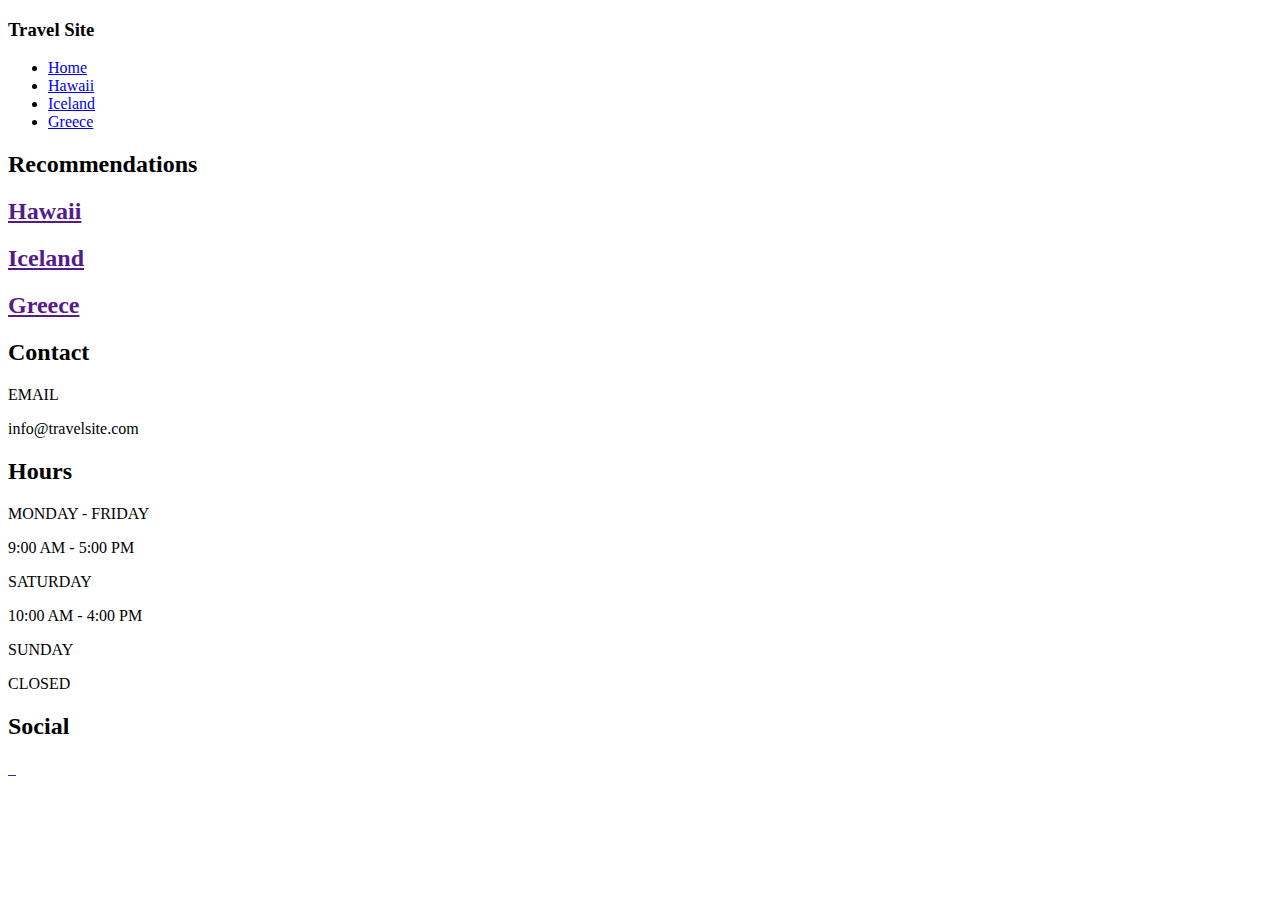
==== index.html @ 5d131602 "created html structure all destination pages" ====
<!DOCTYPE html>
<html lang="en">
<head>
    <meta charset="UTF-8">
    <meta http-equiv="X-UA-Compatible" content="IE=edge">
    <meta name="viewport" content="width=device-width, initial-scale=1.0">
    <title>Plan Your Dream Vacation Today! - Travel Site</title>
    <link rel="stylesheet" type="text/css" href="./css/global.css">
    <link rel="stylesheet" type="text/css" href="./css/main.css">
</head>
<body>
    <nav class="nav">
        <h3 class="nav__title">Travel Site</h3>
        <ul>
            <li class=".nav__list-item">
                <a href="./" class=".nav__list-item--active">Home</a>
            </li>
            <li class=".nav__list-item">
                <a href="./pages/hawaii.html" class=".nav__list-item">Hawaii</a>
            </li>
            <li class=".nav__list-item">
                <a href="./pages/iceland.html" class=".nav__list-item">Iceland</a>
            </li>
            <li class=".nav__list-item">
                <a href="./pages/greece.html" class=".nav__list-item">Greece</a>
            </li>
        </ul>
    </nav>

    <section>
        <h2>
            Recommendations
        </h2>
        <div>
            <a href="" class="">
                <h2>Hawaii</h2>
            </a>
            <a href="" class="">
                <h2>Iceland</h2>
            </a>
            <a href="" class="">
                <h2>Greece</h2>
            </a>
        </div>
    </section>

    <footer>
        <div>
            <h2>
                Contact
            </h2>
            <p>
                EMAIL
            </p>
            <a>
                info@travelsite.com
            </a>
        </div>  

        <div>
            <h2>
                Hours
            </h2>
            <p>
                MONDAY - FRIDAY
            </p>
            <p>
                9:00 AM - 5:00 PM
            </p>
            <p>
                SATURDAY
            </p>
            <p>
                10:00 AM - 4:00 PM
            </p>
            <p>
                SUNDAY
            </p>
            <p>
                CLOSED
            </p>
        </div>  

        <div>
            <h2>
                Social
            </h2>
            <a href="" class="">
                <img src="" class="" alt="">
            </a>
            <a href="" class="">
                <img src="" class="" alt="">
            </a>
            <a href="" class="">
                <img src="" class="" alt="">
            </a>
        </div>  

    </footer>
</body>
</html>
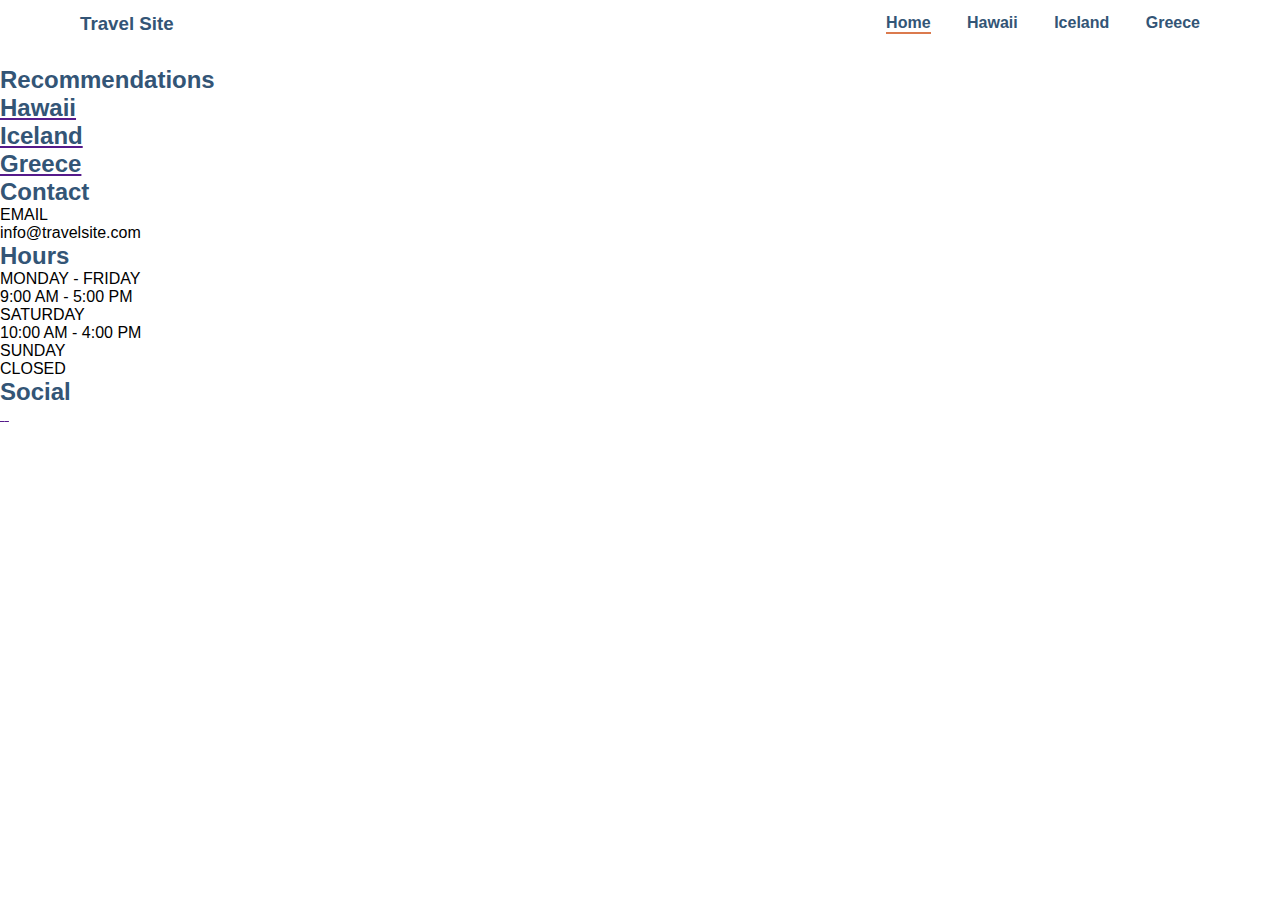
==== commit 6b58a9d7: "completed nav skelton site wide" ====
--- a/index.html
+++ b/index.html
@@ -10,22 +10,33 @@
 </head>
 <body>
     <nav class="nav">
-        <h3 class="nav__title">Travel Site</h3>
-        <ul>
-            <li class=".nav__list-item">
-                <a href="./" class=".nav__list-item--active">Home</a>
-            </li>
-            <li class=".nav__list-item">
-                <a href="./pages/hawaii.html" class=".nav__list-item">Hawaii</a>
-            </li>
-            <li class=".nav__list-item">
-                <a href="./pages/iceland.html" class=".nav__list-item">Iceland</a>
-            </li>
-            <li class=".nav__list-item">
-                <a href="./pages/greece.html" class=".nav__list-item">Greece</a>
-            </li>
+        <a href="./">
+            <h3 class="nav__title">Travel Site</h3>
+        </a>
+        <ul class="nav__list">
+            <a href="./">
+                <li class="nav__list-item--active">
+                    Home
+                </li>
+            </a>
+            <a href="/pages/hawaii.html">
+                <li>
+                    Hawaii
+                </li>
+            </a>
+            <a href="/pages/iceland.html">
+                <li>
+                    Iceland
+                </li>
+            </a>
+            <a href="/pages/greece.html">
+                <li>
+                    Greece
+                </li>                    
+            </a>
         </ul>
     </nav>
+<br class="nav__spacer">
 
     <section>
         <h2>
--- a/css/global.css
+++ b/css/global.css
@@ -0,0 +1,70 @@
+/* global setting  */
+
+* {
+    margin: 0;
+    padding: 0;
+}
+
+body {
+    font-family: Verdana, Geneva, Tahoma, sans-serif;
+}
+
+h1,
+h2,
+.nav a,
+.nav a:visited,
+.nav__title {
+    color: #335576
+}
+
+h2 {
+}
+
+p {  
+}
+
+/* nav bar */
+
+.nav {
+    /* position: fixed; */
+    display: flex;
+    justify-content: space-between;
+    align-items: center;
+    width: 100%;
+    height: 3rem;
+    background-color: #ffffff;
+}
+
+.nav a {
+    text-decoration: none;
+}
+
+.nav__title {
+    padding-left: 5rem;
+}
+
+.nav__list {
+    list-style-type: none;
+    padding-right: 4rem;
+}
+
+.nav__list li {
+    display: inline-block;
+    font-weight: 700;
+    margin: 0 1rem;
+}
+
+.nav__list-item--active {
+    border-bottom: 2px solid #DB7A4E ;
+}
+
+.nav__list a:hover {
+    color: #DB7A4E;
+}
+
+.nav__spacer {
+    display: block;
+    position: relative;
+    width: 100%;
+    height: 3rem;
+}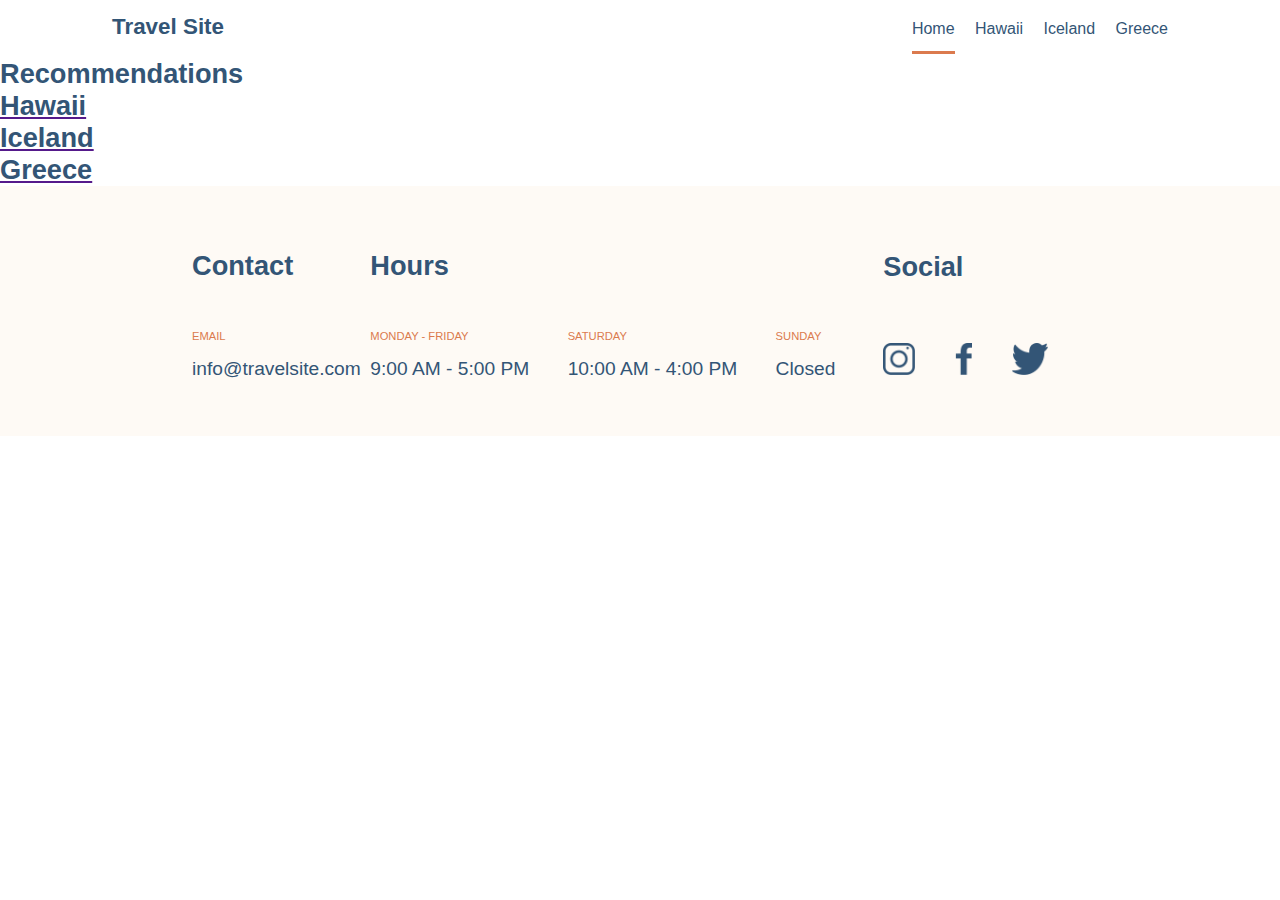
==== commit 24c983a5: "completed footer skeleton site wide" ====
--- a/index.html
+++ b/index.html
@@ -10,11 +10,11 @@
 </head>
 <body>
     <nav class="nav">
-        <a href="./">
+        <a href="/">
             <h3 class="nav__title">Travel Site</h3>
         </a>
         <ul class="nav__list">
-            <a href="./">
+            <a href="/">
                 <li class="nav__list-item--active">
                     Home
                 </li>
@@ -55,56 +55,69 @@
         </div>
     </section>
 
-    <footer>
-        <div>
+    <footer class="footer">
+        <div class="footer-container">
             <h2>
                 Contact
             </h2>
-            <p>
-                EMAIL
-            </p>
-            <a>
-                info@travelsite.com
-            </a>
+            <div>
+                <p class="footer-container__header">
+                    EMAIL
+                </p>
+                <a href="mailto:info@travelsite.com" class="footer-container__info">
+                    info@travelsite.com
+                </a>
+            </div>
         </div>  
 
-        <div>
+        <div class="footer-container">
             <h2>
                 Hours
             </h2>
-            <p>
-                MONDAY - FRIDAY
-            </p>
-            <p>
-                9:00 AM - 5:00 PM
-            </p>
-            <p>
-                SATURDAY
-            </p>
-            <p>
-                10:00 AM - 4:00 PM
-            </p>
-            <p>
-                SUNDAY
-            </p>
-            <p>
-                CLOSED
-            </p>
+            <div class="footer-container__bottom">
+                
+                <div>
+                    <p class="footer-container__header">
+                        MONDAY - FRIDAY
+                    </p>
+                    <p class="footer-container__info">
+                        9:00 AM - 5:00 PM
+                    </p>
+                </div>
+                <div>
+                    <p class="footer-container__header">
+                        SATURDAY
+                    </p>
+                    <p class="footer-container__info">
+                        10:00 AM - 4:00 PM
+                    </p>
+                </div>   
+                <div>
+                    <p class="footer-container__header">
+                        SUNDAY
+                    </p>
+                    <p class="footer-container__info">
+                        Closed
+                    </p>
+                </div>
+            </div>
         </div>  
 
-        <div>
+        <div class="footer-container">
             <h2>
                 Social
             </h2>
-            <a href="" class="">
-                <img src="" class="" alt="">
-            </a>
-            <a href="" class="">
-                <img src="" class="" alt="">
-            </a>
-            <a href="" class="">
-                <img src="" class="" alt="">
-            </a>
+            <div class="footer-container__social">
+                <a href="" class="">
+                    <img src="/assets/Icons/icon-instagram.png" class="footer-container__logo" alt="">
+                </a>
+                <a href="" class="">
+                    <img src="/assets/Icons/icon-facebook.png" class="footer-container__logo" alt="">
+                </a>
+                <a href="" class="">
+                    <img src="/assets/Icons/icon-twitter.png" class="footer-container__logo" alt="">
+                </a>
+            </div>
         </div>  
 
     </footer>
--- a/css/global.css
+++ b/css/global.css
@@ -13,11 +13,18 @@
 h2,
 .nav a,
 .nav a:visited,
-.nav__title {
+.nav__title,
+.footer-container__info {
     color: #335576
 }
 
 h2 {
+    font-size: 1.7rem;
+    font-weight: 550;
+}
+
+h3 {
+    font-weight: 575;
 }
 
 p {  
@@ -29,9 +36,9 @@
     /* position: fixed; */
     display: flex;
     justify-content: space-between;
-    align-items: center;
+    align-items: baseline;
     width: 100%;
-    height: 3rem;
+    height: 2.5rem;
     background-color: #ffffff;
 }
 
@@ -40,26 +47,39 @@
 }
 
 .nav__title {
-    padding-left: 5rem;
+    padding-left: 7rem;
+    padding-top: 0.9rem;
+    font-size: 1.4rem;
 }
 
 .nav__list {
     list-style-type: none;
-    padding-right: 4rem;
+    padding-right: 6.5rem;
 }
 
 .nav__list li {
     display: inline-block;
-    font-weight: 700;
-    margin: 0 1rem;
+    font-weight: 400;
+    font-size: 1rem;
+    margin: 0 0.5rem;
+    padding: 0.8rem 0;
+}
+
+.nav__list a {
+    /* color: black; */
 }
 
 .nav__list-item--active {
-    border-bottom: 2px solid #DB7A4E ;
+    border-bottom: 3px solid #DB7A4E ;
 }
 
+.footer-container__header,
+.nav__list a:hover,
+footer a:hover {
+    color: #DB7A4E;
+}
 .nav__list a:hover {
-    color: #DB7A4E;
+    z-index: 1;
 }
 
 .nav__spacer {
@@ -67,4 +87,61 @@
     position: relative;
     width: 100%;
     height: 3rem;
-}+}
+
+/* footer */
+
+.footer {
+    display: flex;
+    justify-content: space-between;
+    align-items: center;
+    padding: 0 12rem;
+    height: fit-content;
+    background-color: #FEFAF5;
+    padding-bottom: 3.5rem;
+}
+
+.footer h2 {
+    margin-top: 4rem;
+    margin-bottom: 3rem;
+}
+
+.footer-container__header {
+    margin-bottom: 1rem;
+    font-size: 0.7rem;
+    font-weight: 100;
+}
+
+
+.footer-container__info {
+    white-space: nowrap;
+    font-size: 1.2rem;
+}
+
+a.footer-container__info {
+    text-decoration: none ;
+}
+
+/* footer hours specific */
+.footer-container__bottom {
+    display: flex;
+    justify-content: space-between;
+}
+
+.footer-container__bottom > div {
+    margin-right: 2.4rem;
+}
+
+/* footer social specific */
+.footer-container__social {
+    display: flex;
+    flex-wrap: nowrap;
+    justify-content: space-between;
+}
+
+.footer-container__logo {
+    height: 2rem;
+    margin-top: 0.8rem;
+    margin-right: 2.5rem;
+}
+
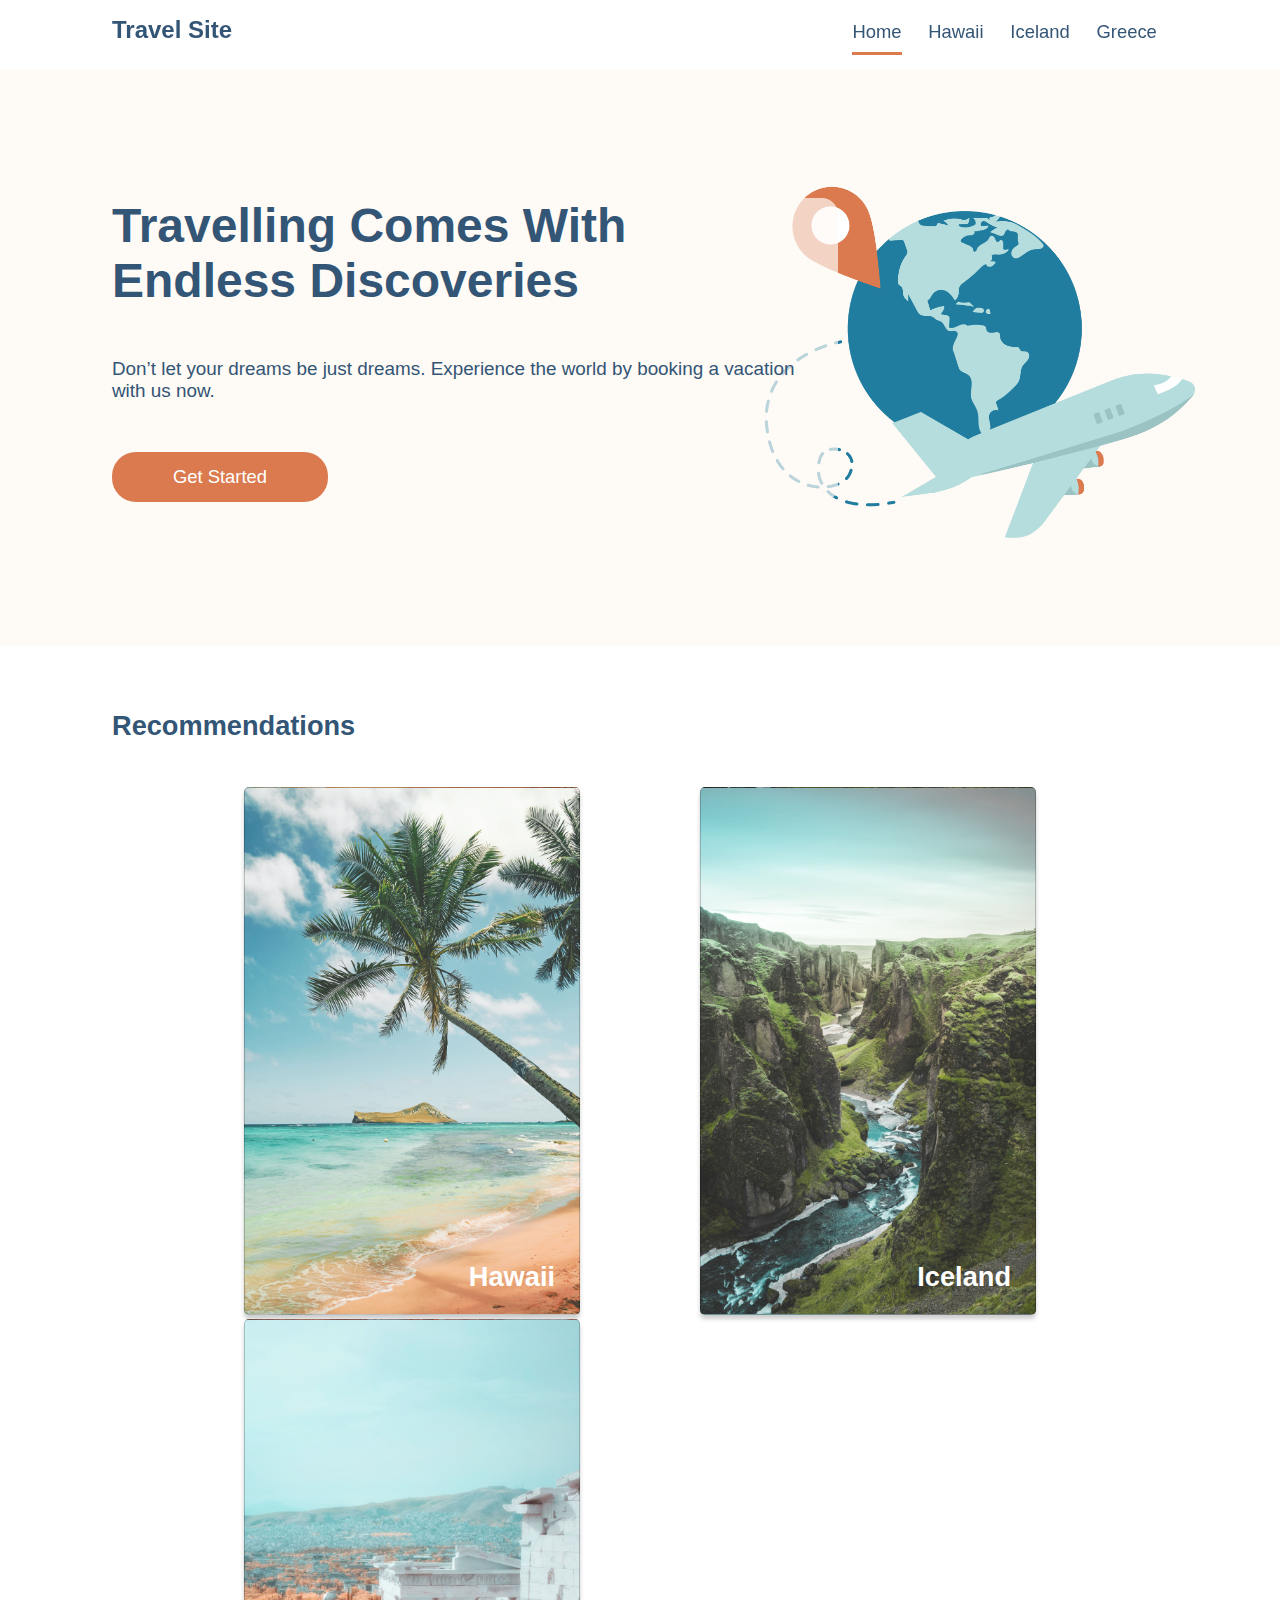
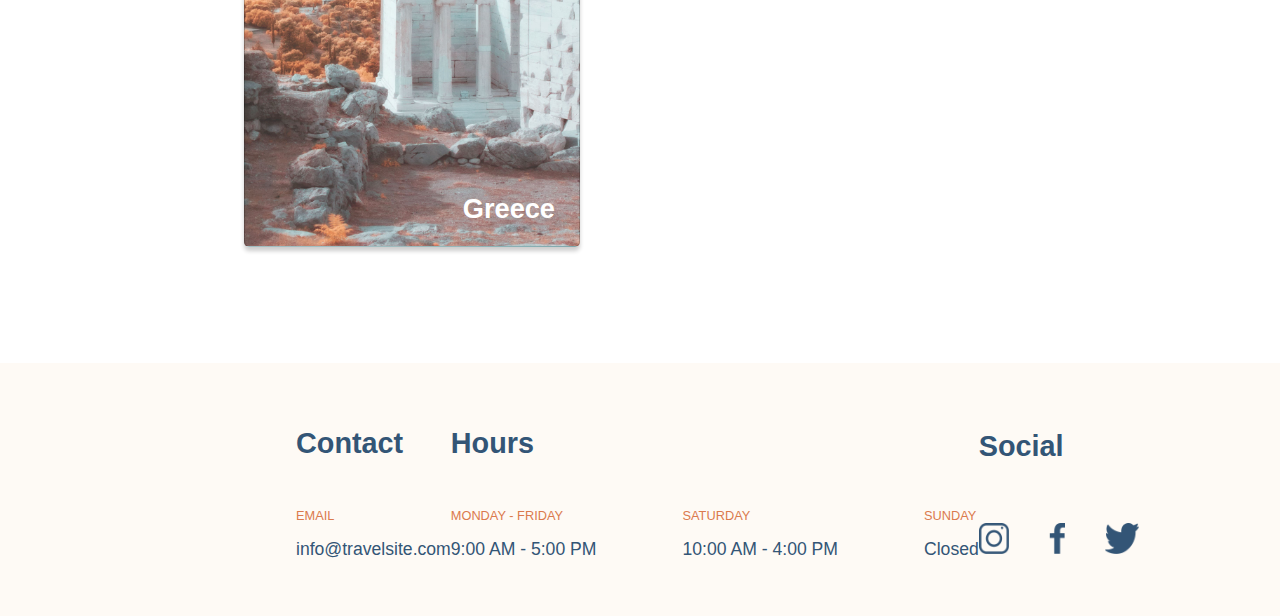
==== commit 72d277f7: "completed index.html, resized nav & footer" ====
--- a/index.html
+++ b/index.html
@@ -9,6 +9,7 @@
     <link rel="stylesheet" type="text/css" href="./css/main.css">
 </head>
 <body>
+    <!-- site nav  -->
     <nav class="nav">
         <a href="/">
             <h3 class="nav__title">Travel Site</h3>
@@ -36,25 +37,49 @@
             </a>
         </ul>
     </nav>
-<br class="nav__spacer">
 
-    <section>
-        <h2>
-            Recommendations
-        </h2>
-        <div>
-            <a href="" class="">
-                <h2>Hawaii</h2>
-            </a>
-            <a href="" class="">
-                <h2>Iceland</h2>
-            </a>
-            <a href="" class="">
-                <h2>Greece</h2>
-            </a>
-        </div>
-    </section>
-
+    <main>   
+        <!-- hero bar -->
+        <section class="index-hero">
+            <div class="index-hero__container">
+                <h1 class="index-hero__title">
+                    Travelling Comes With Endless Discoveries
+                </h1>
+                <p class="index-hero__detail">Don’t let your dreams be just dreams. Experience the world by booking a
+                    vacation with us now.
+                </p>
+                <a href="" class="index-hero__button">
+                    Get Started
+                </a>
+            </div>
+        </section>   
+                
+        <!-- Recommendations  -->
+        <section class="recommendations">
+            <h2>
+                Recommendations
+            </h2>
+            <div class="recommendations__card-container">
+                <div>
+                    <a href="" class="recommendations__card recommendations__card--hawaii">
+                        <h2 class="recommendations__card-title">Hawaii</h2>
+                    </a>
+                </div>
+                <div>
+                    <a href="" class="recommendations__card recommendations__card--iceland">
+                        <h2 class="recommendations__card-title">Iceland</h2>
+                    </a>
+                </div>
+                <div>
+                    <a href="" class="recommendations__card recommendations__card--greece">
+                        <h2 class="recommendations__card-title">Greece</h2>
+                    </a>
+                </div>
+            </div>
+        </section>
+    </main>
+        
+    <!-- footer  -->
     <footer class="footer">
         <div class="footer-container">
             <h2>
@@ -69,7 +94,7 @@
                 </a>
             </div>
         </div>  
-
+        
         <div class="footer-container">
             <h2>
                 Hours
@@ -102,7 +127,7 @@
                 </div>
             </div>
         </div>  
-
+        
         <div class="footer-container">
             <h2>
                 Social
@@ -119,7 +144,7 @@
                 </a>
             </div>
         </div>  
-
+        
     </footer>
 </body>
 </html>--- a/css/global.css
+++ b/css/global.css
@@ -3,6 +3,7 @@
 * {
     margin: 0;
     padding: 0;
+    box-sizing: border-box;
 }
 
 body {
@@ -11,6 +12,7 @@
 
 h1,
 h2,
+p,
 .nav a,
 .nav a:visited,
 .nav__title,
@@ -24,7 +26,7 @@
 }
 
 h3 {
-    font-weight: 575;
+    font-weight: 550;
 }
 
 p {  
@@ -33,13 +35,14 @@
 /* nav bar */
 
 .nav {
-    /* position: fixed; */
+    position: fixed;
     display: flex;
     justify-content: space-between;
     align-items: baseline;
     width: 100%;
     height: 2.5rem;
-    background-color: #ffffff;
+    background-color: rgba(255, 255, 255, 0.93);
+    padding-bottom: 4rem;
 }
 
 .nav a {
@@ -48,21 +51,21 @@
 
 .nav__title {
     padding-left: 7rem;
-    padding-top: 0.9rem;
-    font-size: 1.4rem;
+    padding-top: 1rem;
+    font-size: 1.5rem;
 }
 
 .nav__list {
     list-style-type: none;
-    padding-right: 6.5rem;
+    padding-right: 7rem;
 }
 
 .nav__list li {
     display: inline-block;
     font-weight: 400;
-    font-size: 1rem;
-    margin: 0 0.5rem;
-    padding: 0.8rem 0;
+    font-size: 1.15rem;
+    margin: 0 0.7rem;
+    padding: 0.55rem 0;
 }
 
 .nav__list a {
@@ -70,11 +73,11 @@
 }
 
 .nav__list-item--active {
-    border-bottom: 3px solid #DB7A4E ;
-}
-
+    border-bottom: 0.24rem solid #DB7A4E ;
+}
+
+.nav__list a:hover,
 .footer-container__header,
-.nav__list a:hover,
 footer a:hover {
     color: #DB7A4E;
 }
@@ -82,20 +85,128 @@
     z-index: 1;
 }
 
-.nav__spacer {
-    display: block;
+/* spacer for nav  */
+.nav + main{
+    padding-top: 4.4rem;
+}
+
+/* hero banner */
+.index-hero {
+    box-sizing: border-box;
+    background-image: url(/assets/Images/hero.png);
+    background-color: #FEFAF5;
+    background-repeat: no-repeat;
+    background-position-x: 90%;
+    background-position-y: center;
+    background-size: 33.66%;
+    width: 100%;
+    padding: 8rem 0 28rem;
+    height: 60vh;
+}
+
+.index-hero__container {
+    display: inline-flex;
+    flex-direction: column;
+    justify-content: space-between;
+    background-color: rgba(254, 250, 245, 0.7);
+    box-sizing: content-box;
+    width: 43.75rem;
+    height: 19rem;
+    padding: 0 2%;
+    margin-left: calc(7rem - 2%);
+    border-radius: 1rem;
+}
+
+.index-hero__title {
+    font-size: 3rem;
+    text-align: left;
+}
+
+.index-hero__detail {
+    text-align: left;
+    font-size: 1.18rem;
+    font-weight: 100;
+    
+}
+
+.index-hero__button {
+    display: inline-block;
+    min-width: 13.5rem;
+    width: 25%;
+    padding: 0.9rem;
+    border-radius: 1.5rem;
+    text-align: center;
+    background-color: #DB7A4E;
+    color: white;
+    text-decoration: none;
+    font-size: 1.15rem;
+    font-weight: 100;
+    
+}
+/* recommendations */
+.recommendations {
+    padding: 4rem 7rem 6rem;
+}
+
+.recommendations > h2 {
+    margin-bottom: 1.8rem;
+}
+
+.recommendations__card-container {
+    display: flex;
+    justify-content: space-between;
+    flex-wrap: wrap;
+    /* width: 100; */
+    padding: 1rem 12.5%;
+
+}
+.recommendations__card {
+    z-index: -1;
+    display: inline-block;
     position: relative;
-    width: 100%;
-    height: 3rem;
-}
-
+    min-width: 21rem;
+    min-height: 33rem;
+    border: 0.1rem solid rgba(0, 0, 0, .2);
+    box-shadow: 0px 4px 4px 0px rgba(0, 0, 0, 0.2);
+    border-radius: 0.313rem;
+color: grey;
+}
+.recommendations__card:hover{
+    z-index: 1;
+    background-color: rgba(255, 255, 255, 0.5);
+}
+
+.recommendations__card-title {
+    position: absolute;
+    bottom: 1.3rem;
+    right: 1.5rem;
+    color: white;
+}
+
+.recommendations__card--hawaii {
+    background-image: url(/assets/Images/hawaii.jpg);
+    background-size: cover;
+    background-position: bottom;
+}
+.recommendations__card--iceland {
+    background-image: url(/assets/Images/iceland.jpg);
+    background-size: cover;
+    background-position: bottom;
+}
+
+.recommendations__card--greece {
+    background-image: url(/assets/Images/greece.jpg);
+    background-size: cover;
+    background-position: bottom;
+}
+    
 /* footer */
 
 .footer {
     display: flex;
     justify-content: space-between;
     align-items: center;
-    padding: 0 12rem;
+    padding: 0 18.5rem;
     height: fit-content;
     background-color: #FEFAF5;
     padding-bottom: 3.5rem;
@@ -104,18 +215,19 @@
 .footer h2 {
     margin-top: 4rem;
     margin-bottom: 3rem;
+    font-size: 1.8rem ;
 }
 
 .footer-container__header {
     margin-bottom: 1rem;
-    font-size: 0.7rem;
-    font-weight: 100;
-}
-
+    font-size: 0.8rem;
+    font-weight: 100;
+}
 
 .footer-container__info {
     white-space: nowrap;
-    font-size: 1.2rem;
+    font-size: 1.1rem;
+    font-weight: 100;
 }
 
 a.footer-container__info {
@@ -126,10 +238,7 @@
 .footer-container__bottom {
     display: flex;
     justify-content: space-between;
-}
-
-.footer-container__bottom > div {
-    margin-right: 2.4rem;
+    width: 33rem;
 }
 
 /* footer social specific */
@@ -137,11 +246,11 @@
     display: flex;
     flex-wrap: nowrap;
     justify-content: space-between;
+    width: 10rem;
 }
 
 .footer-container__logo {
-    height: 2rem;
+    height: 1.9rem;
     margin-top: 0.8rem;
-    margin-right: 2.5rem;
-}
-
+}
+
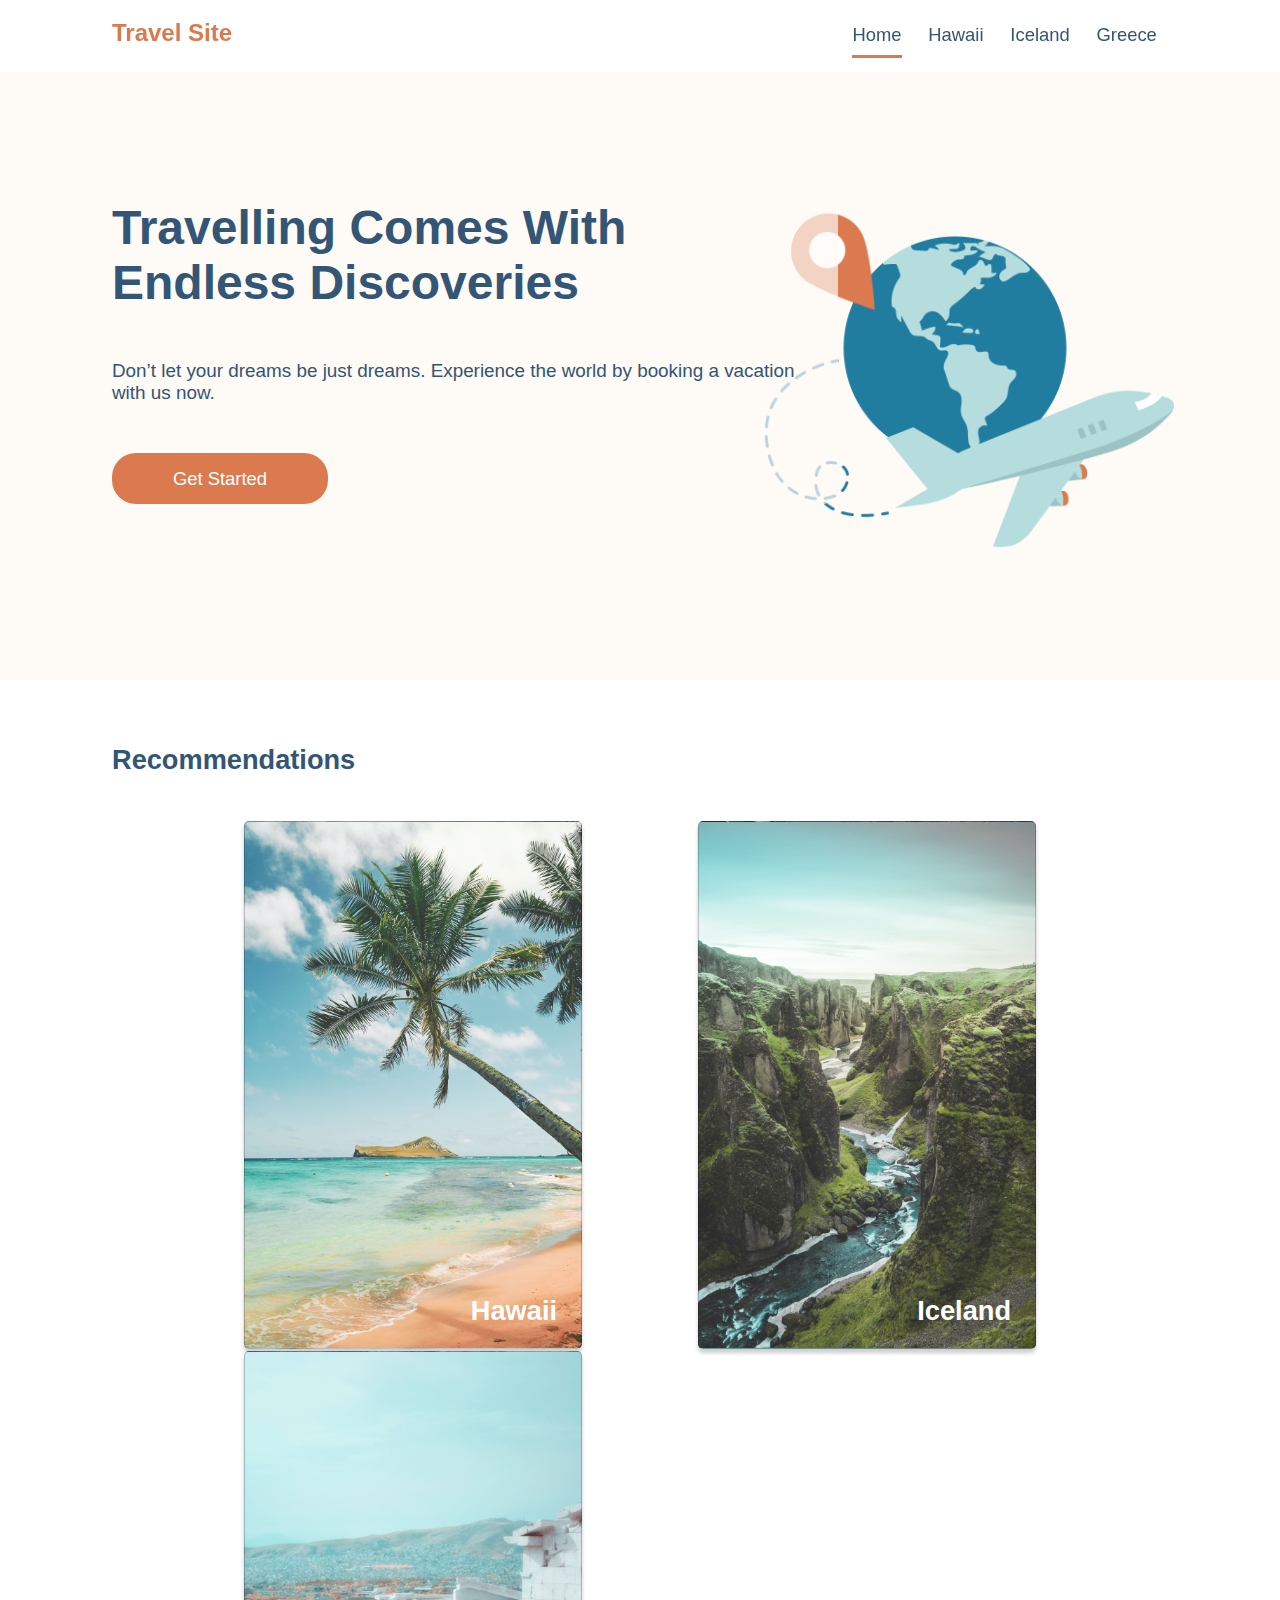
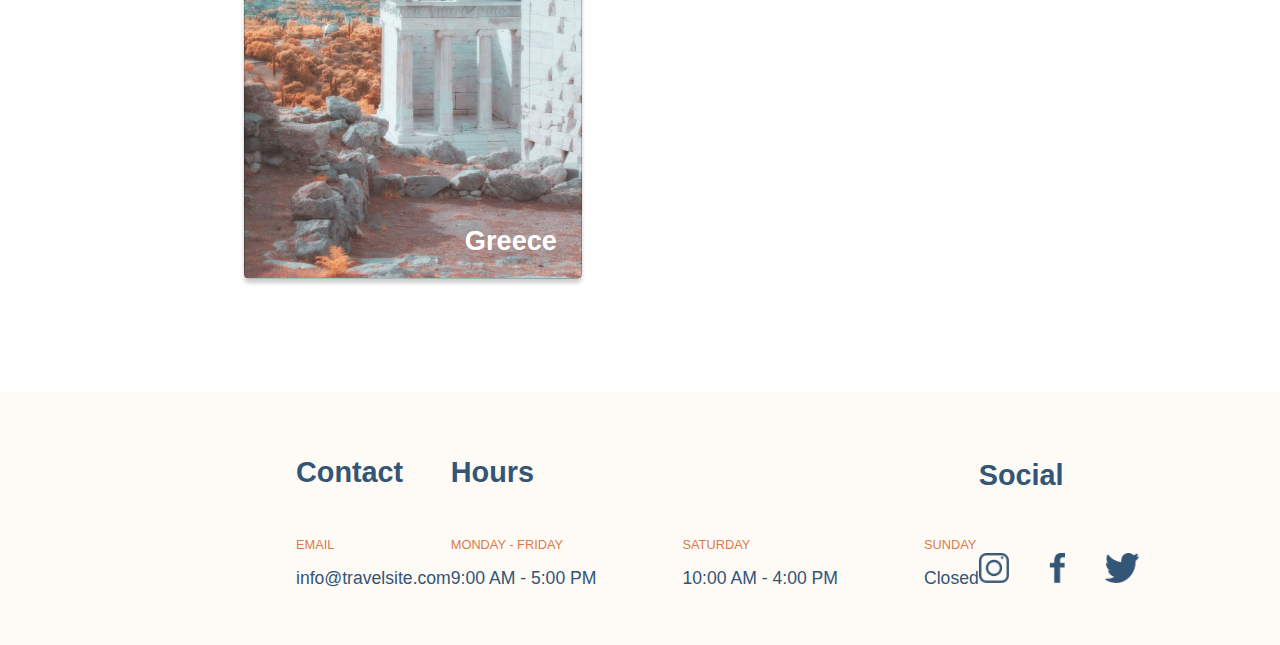
==== commit 6118d548: "completed all destionation styling, added hover opaque on recommendation card" ====
--- a/index.html
+++ b/index.html
@@ -11,8 +11,8 @@
 <body>
     <!-- site nav  -->
     <nav class="nav">
-        <a href="/">
-            <h3 class="nav__title">Travel Site</h3>
+        <a href="/" class="nav__title">
+            Travel Site
         </a>
         <ul class="nav__list">
             <a href="/">
@@ -60,19 +60,22 @@
                 Recommendations
             </h2>
             <div class="recommendations__card-container">
-                <div>
-                    <a href="" class="recommendations__card recommendations__card--hawaii">
+                <div >
+                    <a href="/pages/hawaii.html" class="recommendations__card recommendations__card--hawaii">
                         <h2 class="recommendations__card-title">Hawaii</h2>
+                        <div class="recommendations__card--over"></div>
                     </a>
                 </div>
                 <div>
-                    <a href="" class="recommendations__card recommendations__card--iceland">
+                    <a href="/pages/iceland.html" class="recommendations__card recommendations__card--iceland">
                         <h2 class="recommendations__card-title">Iceland</h2>
+                        <div class="recommendations__card--over"></div>
                     </a>
                 </div>
                 <div>
-                    <a href="" class="recommendations__card recommendations__card--greece">
+                    <a href="/pages/greece.html" class="recommendations__card recommendations__card--greece">
                         <h2 class="recommendations__card-title">Greece</h2>
+                        <div class="recommendations__card--over"></div>
                     </a>
                 </div>
             </div>
--- a/css/global.css
+++ b/css/global.css
@@ -25,7 +25,7 @@
     font-weight: 550;
 }
 
-h3 {
+h3{
     font-weight: 550;
 }
 
@@ -33,8 +33,18 @@
 }
 
 /* nav bar */
+/* .nav--blur {
+    z-index: 0;
+    position: fixed;
+    width: 100%;
+    height: 2.5rem;
+    padding-bottom: 4.4rem;
+    filter: blur(8px);
+    
+} */
 
 .nav {
+    z-index: 1;
     position: fixed;
     display: flex;
     justify-content: space-between;
@@ -42,7 +52,8 @@
     width: 100%;
     height: 2.5rem;
     background-color: rgba(255, 255, 255, 0.93);
-    padding-bottom: 4rem;
+    padding-bottom: 4.4rem;
+    
 }
 
 .nav a {
@@ -51,8 +62,9 @@
 
 .nav__title {
     padding-left: 7rem;
-    padding-top: 1rem;
+    padding-top: 1.2rem;
     font-size: 1.5rem;
+    font-weight: 550;
 }
 
 .nav__list {
@@ -68,17 +80,13 @@
     padding: 0.55rem 0;
 }
 
-.nav__list a {
-    /* color: black; */
-}
-
 .nav__list-item--active {
     border-bottom: 0.24rem solid #DB7A4E ;
 }
 
-.nav__list a:hover,
+.nav a:hover,
 .footer-container__header,
-footer a:hover {
+.footer a:hover {
     color: #DB7A4E;
 }
 .nav__list a:hover {
@@ -87,7 +95,7 @@
 
 /* spacer for nav  */
 .nav + main{
-    padding-top: 4.4rem;
+    padding-top: 4.5rem;
 }
 
 /* hero banner */
@@ -96,11 +104,11 @@
     background-image: url(/assets/Images/hero.png);
     background-color: #FEFAF5;
     background-repeat: no-repeat;
-    background-position-x: 90%;
+    background-position-x: 87.75%;
     background-position-y: center;
-    background-size: 33.66%;
+    background-size: 32%;
     width: 100%;
-    padding: 8rem 0 28rem;
+    padding: 8rem 0 30rem;
     height: 60vh;
 }
 
@@ -161,7 +169,6 @@
 
 }
 .recommendations__card {
-    z-index: -1;
     display: inline-block;
     position: relative;
     min-width: 21rem;
@@ -169,11 +176,31 @@
     border: 0.1rem solid rgba(0, 0, 0, .2);
     box-shadow: 0px 4px 4px 0px rgba(0, 0, 0, 0.2);
     border-radius: 0.313rem;
-color: grey;
-}
-.recommendations__card:hover{
+}
+.recommendations__card {
+    display: inline-block;
+    position: relative;
+    min-width: 21rem;
+    height: 33rem;
+    border: 0.1rem solid rgba(0, 0, 0, .2);
+    box-shadow: 0px 4px 4px 0px rgba(0, 0, 0, 0.2);
+    border-radius: 0.313rem;
+}
+
+.recommendations__card--over{
+    display: inline-block;
+    min-width: 21rem;
+    height: 32.8rem;
+    border-radius: 0.313rem;
+}
+    .recommendations__card:hover > .recommendations__card--over{
+    background-color: rgba(255, 255, 255, 0.7);
+}
+
+.recommendations__card:hover > .recommendations__card-title{
+    color: #DB7A4E;
+    opacity: 100%;
     z-index: 1;
-    background-color: rgba(255, 255, 255, 0.5);
 }
 
 .recommendations__card-title {
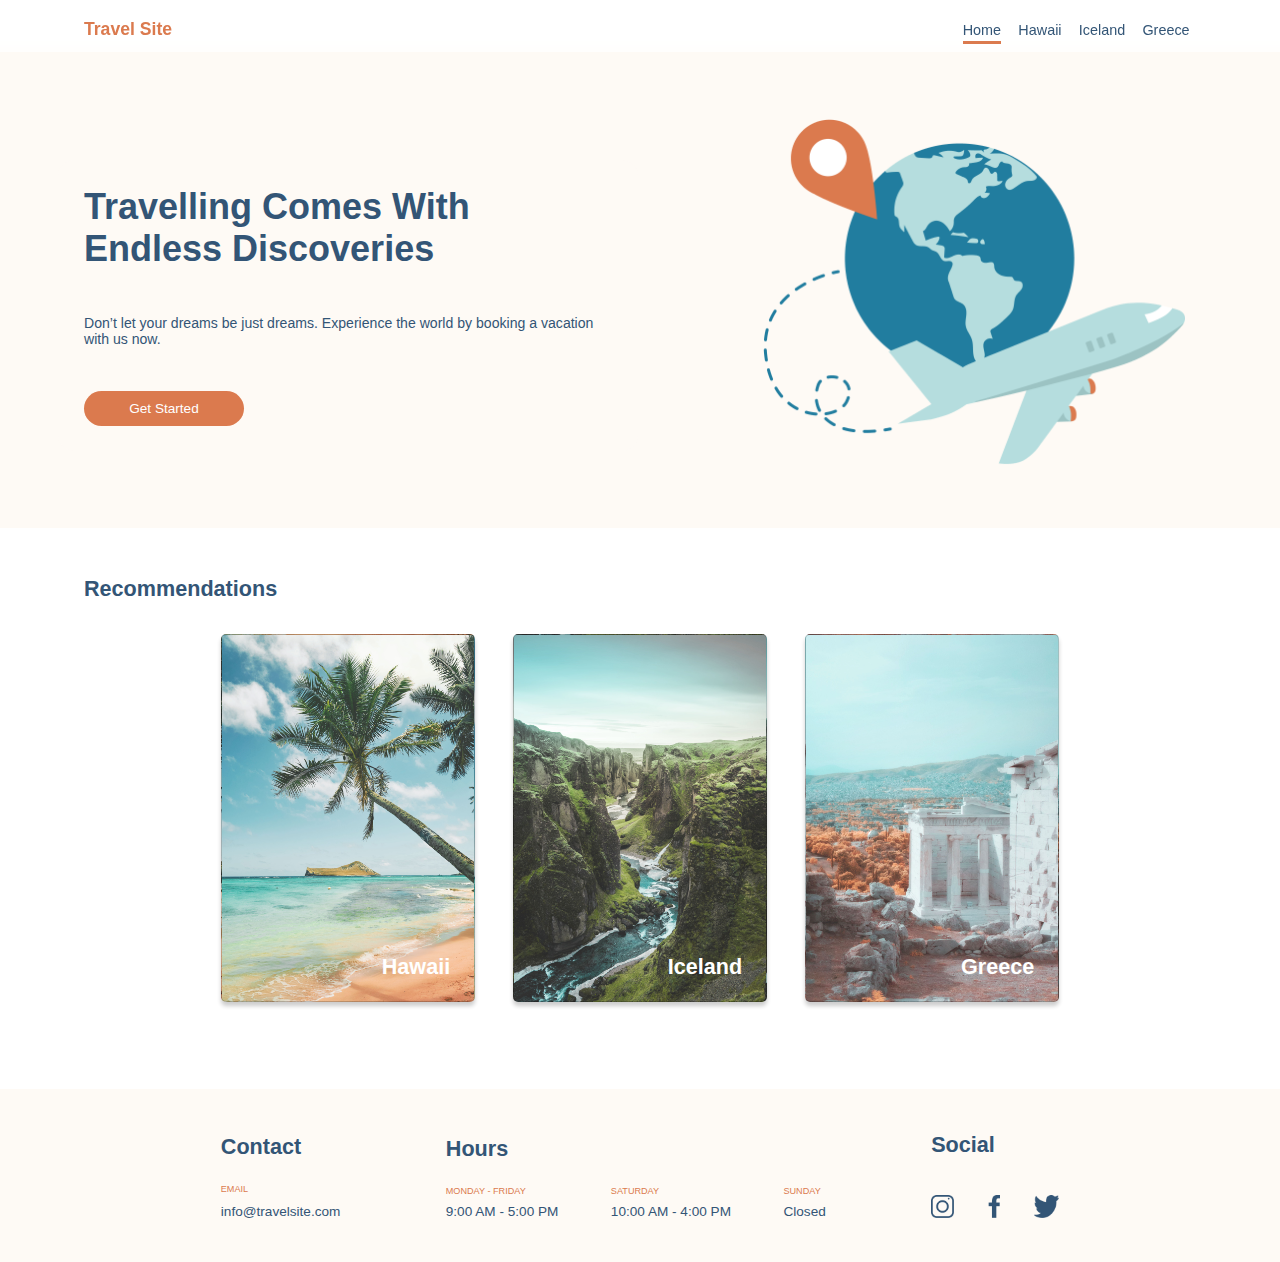
==== commit db4c223a: "updated sizing matching 1280p site wide" ====
--- a/index.html
+++ b/index.html
@@ -14,30 +14,33 @@
         <a href="/" class="nav__title">
             Travel Site
         </a>
-        <ul class="nav__list">
-            <a href="/">
-                <li class="nav__list-item--active">
-                    Home
-                </li>
-            </a>
-            <a href="/pages/hawaii.html">
-                <li>
-                    Hawaii
-                </li>
-            </a>
-            <a href="/pages/iceland.html">
-                <li>
-                    Iceland
-                </li>
-            </a>
-            <a href="/pages/greece.html">
-                <li>
-                    Greece
-                </li>                    
-            </a>
-        </ul>
-    </nav>
-
+        <!-- <input type="checkbox" id="nav__list--click"/>
+        <label for="nav__list--click"> -->
+            <ul class="nav__list" id="nav__list--click">
+                <a href="/" >
+                    <li class="nav__list-item--active">
+                        Home
+                    </li>
+                </a>
+                <a href="/pages/hawaii.html">
+                    <li>
+                        Hawaii
+                    </li>
+                </a>
+                <a href="/pages/iceland.html">
+                    <li>
+                        Iceland
+                    </li>
+                </a>
+                <a href="/pages/greece.html">
+                    <li>
+                        Greece
+                    </li>                    
+                </a>
+            </ul>
+        </label>
+        </nav>
+        
     <main>   
         <!-- hero bar -->
         <section class="index-hero">
--- a/css/global.css
+++ b/css/global.css
@@ -21,7 +21,7 @@
 }
 
 h2 {
-    font-size: 1.7rem;
+    font-size: 1.35rem;
     font-weight: 550;
 }
 
@@ -33,27 +33,18 @@
 }
 
 /* nav bar */
-/* .nav--blur {
-    z-index: 0;
-    position: fixed;
-    width: 100%;
-    height: 2.5rem;
-    padding-bottom: 4.4rem;
-    filter: blur(8px);
-    
-} */
-
 .nav {
     z-index: 1;
     position: fixed;
     display: flex;
     justify-content: space-between;
     align-items: baseline;
+    flex-wrap: wrap;
     width: 100%;
-    height: 2.5rem;
-    background-color: rgba(255, 255, 255, 0.93);
-    padding-bottom: 4.4rem;
-    
+    /* height: 2.5rem; */
+    background-color: rgba(255, 255, 255, 0.5);
+    padding-bottom: .5rem;
+    backdrop-filter: blur(7px);
 }
 
 .nav a {
@@ -61,23 +52,25 @@
 }
 
 .nav__title {
-    padding-left: 7rem;
+    padding-left: 5.25rem;
     padding-top: 1.2rem;
-    font-size: 1.5rem;
+    font-size: 1.1rem;
     font-weight: 550;
+    white-space: nowrap;
 }
 
 .nav__list {
     list-style-type: none;
-    padding-right: 7rem;
+    padding-right: 5.25rem;
+    white-space: nowrap;
 }
 
 .nav__list li {
     display: inline-block;
     font-weight: 400;
-    font-size: 1.15rem;
-    margin: 0 0.7rem;
-    padding: 0.55rem 0;
+    font-size: 0.9rem;
+    margin: 0 0.4rem;
+    padding: 0.2rem 0;
 }
 
 .nav__list-item--active {
@@ -89,13 +82,30 @@
 .footer a:hover {
     color: #DB7A4E;
 }
+
+.nav a,
+.footer a {
+    transition-duration: 0.5s;
+}
+
 .nav__list a:hover {
     z-index: 1;
 }
 
+.test{
+}
+
+@keyframes swing-out-top-bck{0%{transform:rotateX(0deg);transform-origin:top;opacity:1}100%{transform:rotateX(-100deg);transform-origin:top;opacity:0}}
+/* #nav__list--click {
+    display: none;
+} */
+#nav__list--click:active li {
+    animation:swing-out-top-bck .45s cubic-bezier(.6,-.28,.735,.045) both
+}
+
 /* spacer for nav  */
 .nav + main{
-    padding-top: 4.5rem;
+    padding-top: 3rem;
 }
 
 /* hero banner */
@@ -104,12 +114,12 @@
     background-image: url(/assets/Images/hero.png);
     background-color: #FEFAF5;
     background-repeat: no-repeat;
-    background-position-x: 87.75%;
+    background-position-x: 89%;
     background-position-y: center;
-    background-size: 32%;
+    background-size: 33%;
     width: 100%;
-    padding: 8rem 0 30rem;
-    height: 60vh;
+    padding: 4rem 0 15rem;
+    height: 30rem;
 }
 
 .index-hero__container {
@@ -118,82 +128,77 @@
     justify-content: space-between;
     background-color: rgba(254, 250, 245, 0.7);
     box-sizing: content-box;
-    width: 43.75rem;
-    height: 19rem;
-    padding: 0 2%;
-    margin-left: calc(7rem - 2%);
+    width: 33rem;
+    height: 15rem;
+    padding: 2% 2%;
+    margin-top: 3rem;
+    margin-left: calc(5.25rem - 2%);
     border-radius: 1rem;
 }
 
 .index-hero__title {
-    font-size: 3rem;
+    font-size: 2.25rem;
     text-align: left;
 }
 
 .index-hero__detail {
     text-align: left;
-    font-size: 1.18rem;
+    font-size: 0.88rem;
     font-weight: 100;
     
 }
 
 .index-hero__button {
     display: inline-block;
-    min-width: 13.5rem;
+    min-width: 10rem;
     width: 25%;
-    padding: 0.9rem;
+    padding: 0.6rem;
     border-radius: 1.5rem;
     text-align: center;
     background-color: #DB7A4E;
     color: white;
     text-decoration: none;
-    font-size: 1.15rem;
+    font-size: 0.85rem;
     font-weight: 100;
     
 }
 /* recommendations */
 .recommendations {
-    padding: 4rem 7rem 6rem;
+    padding: 3rem 5.25rem 4.25rem;
 }
 
 .recommendations > h2 {
-    margin-bottom: 1.8rem;
+    margin-bottom: 1rem;
 }
 
 .recommendations__card-container {
     display: flex;
     justify-content: space-between;
     flex-wrap: wrap;
-    /* width: 100; */
-    padding: 1rem 12.5%;
-
-}
+    padding: 1rem 12.3%;
+}
+
 .recommendations__card {
     display: inline-block;
     position: relative;
-    min-width: 21rem;
-    min-height: 33rem;
+    /* min-width: 18rem; */
+    width: 15.90rem;
+    height: 23rem;
     border: 0.1rem solid rgba(0, 0, 0, .2);
     box-shadow: 0px 4px 4px 0px rgba(0, 0, 0, 0.2);
     border-radius: 0.313rem;
 }
-.recommendations__card {
-    display: inline-block;
-    position: relative;
-    min-width: 21rem;
-    height: 33rem;
-    border: 0.1rem solid rgba(0, 0, 0, .2);
-    box-shadow: 0px 4px 4px 0px rgba(0, 0, 0, 0.2);
+
+
+.recommendations__card--over{
+    display: inline-block;
+    width: 100%;
+    height: 100%;
     border-radius: 0.313rem;
-}
-
-.recommendations__card--over{
-    display: inline-block;
-    min-width: 21rem;
-    height: 32.8rem;
-    border-radius: 0.313rem;
-}
-    .recommendations__card:hover > .recommendations__card--over{
+    transition-duration: 0.5s;
+}
+
+.recommendations__card:hover > .recommendations__card--over{
     background-color: rgba(255, 255, 255, 0.7);
 }
 
@@ -208,52 +213,52 @@
     bottom: 1.3rem;
     right: 1.5rem;
     color: white;
+    transition-duration: 0.3s;
 }
 
 .recommendations__card--hawaii {
     background-image: url(/assets/Images/hawaii.jpg);
     background-size: cover;
-    background-position: bottom;
+    background-position: stretch;
 }
 .recommendations__card--iceland {
     background-image: url(/assets/Images/iceland.jpg);
     background-size: cover;
-    background-position: bottom;
+    background-position: stretch;
 }
 
 .recommendations__card--greece {
     background-image: url(/assets/Images/greece.jpg);
     background-size: cover;
-    background-position: bottom;
+    background-position: stretch;
 }
     
 /* footer */
-
 .footer {
     display: flex;
     justify-content: space-between;
     align-items: center;
-    padding: 0 18.5rem;
+    padding: 0 13.8rem;
     height: fit-content;
     background-color: #FEFAF5;
-    padding-bottom: 3.5rem;
+    padding-bottom: 2.5rem;
 }
 
 .footer h2 {
-    margin-top: 4rem;
-    margin-bottom: 3rem;
-    font-size: 1.8rem ;
+    margin-top: 2.7rem;
+    margin-bottom: 1.5rem;
+    font-size: 1.35rem ;
 }
 
 .footer-container__header {
-    margin-bottom: 1rem;
-    font-size: 0.8rem;
+    margin-bottom: 0.5rem;
+    font-size: 0.57rem;
     font-weight: 100;
 }
 
 .footer-container__info {
     white-space: nowrap;
-    font-size: 1.1rem;
+    font-size: 0.85rem;
     font-weight: 100;
 }
 
@@ -265,7 +270,7 @@
 .footer-container__bottom {
     display: flex;
     justify-content: space-between;
-    width: 33rem;
+    width: 23.75rem;
 }
 
 /* footer social specific */
@@ -273,11 +278,10 @@
     display: flex;
     flex-wrap: nowrap;
     justify-content: space-between;
-    width: 10rem;
+    width: 8rem;
 }
 
 .footer-container__logo {
-    height: 1.9rem;
+    height: 1.43rem;
     margin-top: 0.8rem;
-}
-
+}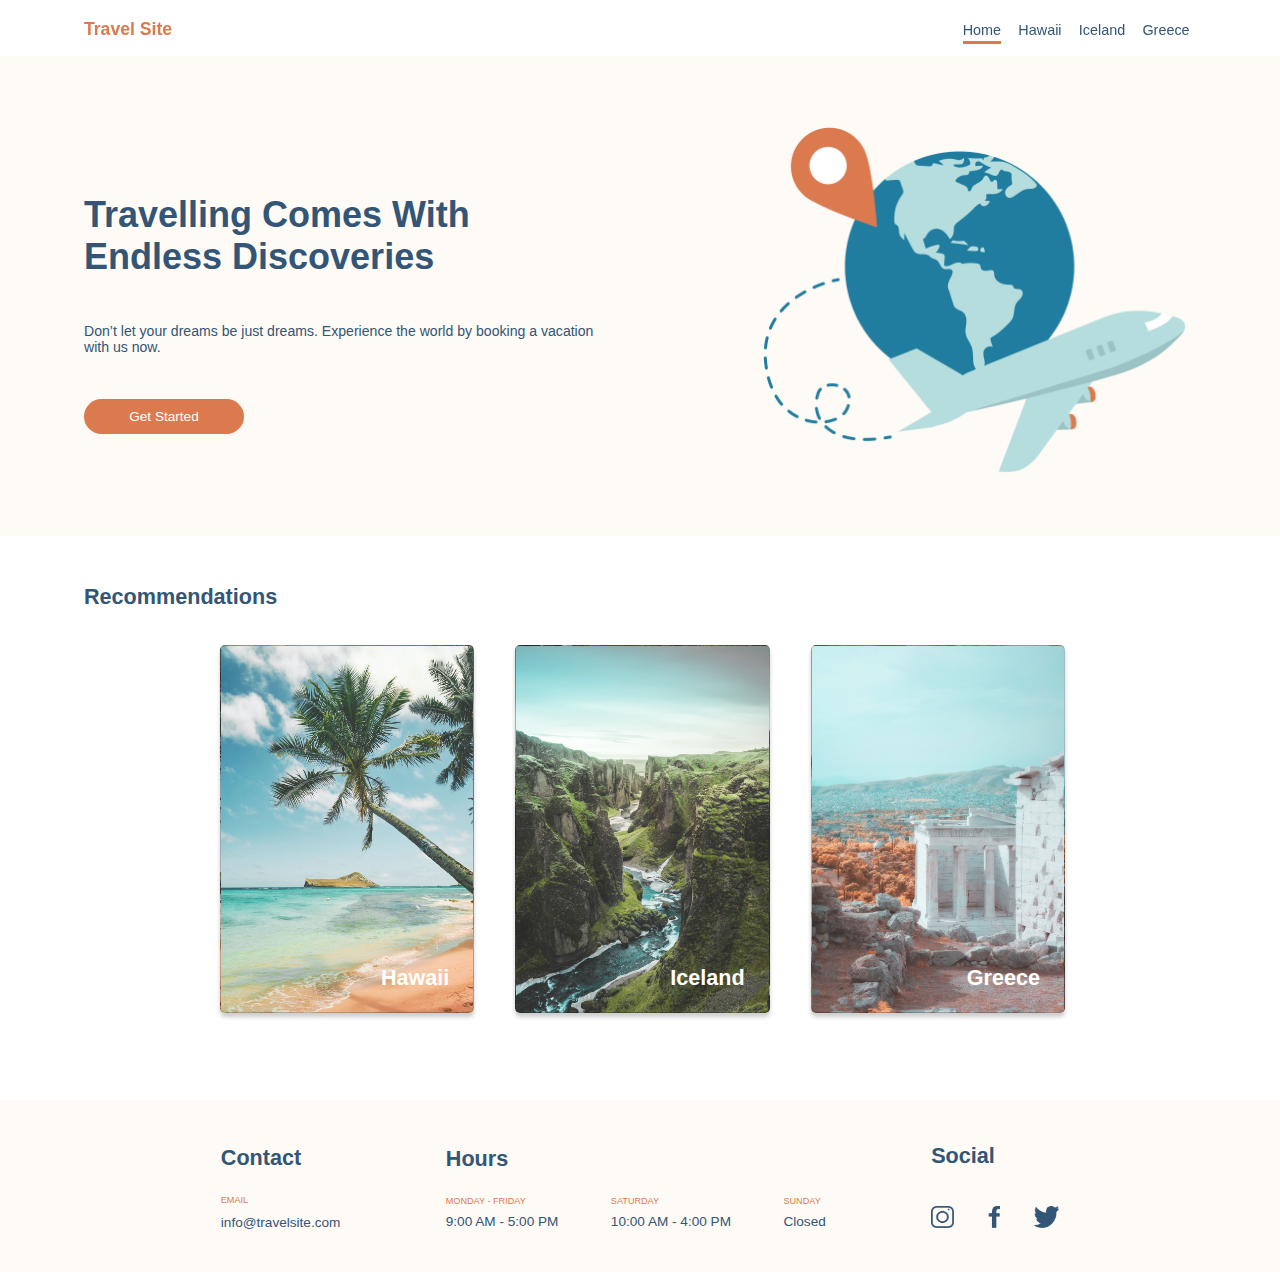
==== commit 60f6d7ac: "plot twist, the real final commit" ====
--- a/index.html
+++ b/index.html
@@ -40,7 +40,6 @@
             </ul>
         </label>
         </nav>
-        
     <main>   
         <!-- hero bar -->
         <section class="index-hero">
@@ -51,12 +50,11 @@
                 <p class="index-hero__detail">Don’t let your dreams be just dreams. Experience the world by booking a
                     vacation with us now.
                 </p>
-                <a href="" class="index-hero__button">
+                <a href="/pages/get-started.html" class="index-hero__button">
                     Get Started
                 </a>
             </div>
         </section>   
-                
         <!-- Recommendations  -->
         <section class="recommendations">
             <h2>
@@ -84,7 +82,6 @@
             </div>
         </section>
     </main>
-        
     <!-- footer  -->
     <footer class="footer">
         <div class="footer-container">
@@ -100,7 +97,6 @@
                 </a>
             </div>
         </div>  
-        
         <div class="footer-container">
             <h2>
                 Hours
@@ -133,24 +129,22 @@
                 </div>
             </div>
         </div>  
-        
         <div class="footer-container">
             <h2>
                 Social
             </h2>
             <div class="footer-container__social">
-                <a href="" class="">
+                <a href="https://instagram.com" target="_target" class="">
                     <img src="/assets/Icons/icon-instagram.png" class="footer-container__logo" alt="">
                 </a>
-                <a href="" class="">
+                <a href="https://facebook.com" class="" target="_target">
                     <img src="/assets/Icons/icon-facebook.png" class="footer-container__logo" alt="">
                 </a>
-                <a href="" class="">
+                <a href="https://twitter.com" class="" target="_target">
                     <img src="/assets/Icons/icon-twitter.png" class="footer-container__logo" alt="">
                 </a>
             </div>
         </div>  
-        
     </footer>
 </body>
 </html>--- a/css/global.css
+++ b/css/global.css
@@ -105,133 +105,10 @@
 
 /* spacer for nav  */
 .nav + main{
-    padding-top: 3rem;
-}
-
-/* hero banner */
-.index-hero {
-    box-sizing: border-box;
-    background-image: url(/assets/Images/hero.png);
-    background-color: #FEFAF5;
-    background-repeat: no-repeat;
-    background-position-x: 89%;
-    background-position-y: center;
-    background-size: 33%;
-    width: 100%;
-    padding: 4rem 0 15rem;
-    height: 30rem;
-}
-
-.index-hero__container {
-    display: inline-flex;
-    flex-direction: column;
-    justify-content: space-between;
-    background-color: rgba(254, 250, 245, 0.7);
-    box-sizing: content-box;
-    width: 33rem;
-    height: 15rem;
-    padding: 2% 2%;
-    margin-top: 3rem;
-    margin-left: calc(5.25rem - 2%);
-    border-radius: 1rem;
-}
-
-.index-hero__title {
-    font-size: 2.25rem;
-    text-align: left;
-}
-
-.index-hero__detail {
-    text-align: left;
-    font-size: 0.88rem;
-    font-weight: 100;
-    
-}
-
-.index-hero__button {
-    display: inline-block;
-    min-width: 10rem;
-    width: 25%;
-    padding: 0.6rem;
-    border-radius: 1.5rem;
-    text-align: center;
-    background-color: #DB7A4E;
-    color: white;
-    text-decoration: none;
-    font-size: 0.85rem;
-    font-weight: 100;
-    
-}
-/* recommendations */
-.recommendations {
-    padding: 3rem 5.25rem 4.25rem;
-}
-
-.recommendations > h2 {
-    margin-bottom: 1rem;
-}
-
-.recommendations__card-container {
-    display: flex;
-    justify-content: space-between;
-    flex-wrap: wrap;
-    padding: 1rem 12.3%;
-}
-
-.recommendations__card {
-    display: inline-block;
-    position: relative;
-    /* min-width: 18rem; */
-    width: 15.90rem;
-    height: 23rem;
-    border: 0.1rem solid rgba(0, 0, 0, .2);
-    box-shadow: 0px 4px 4px 0px rgba(0, 0, 0, 0.2);
-    border-radius: 0.313rem;
+    padding-top: 3.5rem;
 }
 
 
-.recommendations__card--over{
-    display: inline-block;
-    width: 100%;
-    height: 100%;
-    border-radius: 0.313rem;
-    transition-duration: 0.5s;
-}
-
-.recommendations__card:hover > .recommendations__card--over{
-    background-color: rgba(255, 255, 255, 0.7);
-}
-
-.recommendations__card:hover > .recommendations__card-title{
-    color: #DB7A4E;
-    opacity: 100%;
-    z-index: 1;
-}
-
-.recommendations__card-title {
-    position: absolute;
-    bottom: 1.3rem;
-    right: 1.5rem;
-    color: white;
-    transition-duration: 0.3s;
-}
-
-.recommendations__card--hawaii {
-    background-image: url(/assets/Images/hawaii.jpg);
-    background-size: cover;
-    background-position: stretch;
-}
-.recommendations__card--iceland {
-    background-image: url(/assets/Images/iceland.jpg);
-    background-size: cover;
-    background-position: stretch;
-}
-
-.recommendations__card--greece {
-    background-image: url(/assets/Images/greece.jpg);
-    background-size: cover;
-    background-position: stretch;
-}
     
 /* footer */
 .footer {
--- a/css/main.css
+++ b/css/main.css
@@ -0,0 +1,123 @@
+/* hero banner */
+.index-hero {
+    box-sizing: border-box;
+    background-image: url(/assets/Images/hero.png);
+    background-color: #FEFAF5;
+    background-repeat: no-repeat;
+    background-position-x: 89%;
+    background-position-y: center;
+    background-size: 33%;
+    width: 100%;
+    padding: 4rem 0 15rem;
+    height: 30rem;
+}
+
+.index-hero__container {
+    display: inline-flex;
+    flex-direction: column;
+    justify-content: space-between;
+    background-color: rgba(254, 250, 245, 0.7);
+    box-sizing: content-box;
+    width: 33rem;
+    height: 15rem;
+    padding: 2% 2%;
+    margin-top: 3rem;
+    margin-left: calc(5.25rem - 2%);
+    border-radius: 1rem;
+}
+
+.index-hero__title {
+    font-size: 2.25rem;
+    text-align: left;
+}
+
+.index-hero__detail {
+    text-align: left;
+    font-size: 0.88rem;
+    font-weight: 100;
+}
+
+.index-hero__button {
+    display: inline-block;
+    min-width: 10rem;
+    width: 25%;
+    padding: 0.6rem;
+    border-radius: 1.5rem;
+    text-align: center;
+    background-color: #DB7A4E;
+    color: white;
+    text-decoration: none;
+    font-size: 0.85rem;
+    font-weight: 100;
+    
+}
+/* recommendations */
+.recommendations {
+    padding: 3rem 5.25rem 4.25rem;
+}
+
+.recommendations > h2 {
+    margin-bottom: 1rem;
+}
+
+.recommendations__card-container {
+    display: flex;
+    justify-content: space-between;
+    flex-wrap: wrap;
+    padding: 1rem 12%;
+}
+
+.recommendations__card {
+    display: inline-block;
+    position: relative;
+    width: 15.90rem;
+    height: 23rem;
+    margin: 1%;
+    border: 0.1rem solid rgba(0, 0, 0, .2);
+    box-shadow: 0px 4px 4px 0px rgba(0, 0, 0, 0.2);
+    border-radius: 0.313rem;
+}
+
+
+.recommendations__card--over{
+    display: inline-block;
+    width: 100%;
+    height: 100%;
+    border-radius: 0.313rem;
+    transition-duration: 0.5s;
+}
+
+.recommendations__card:hover > .recommendations__card--over{
+    background-color: rgba(255, 255, 255, 0.7);
+}
+
+.recommendations__card:hover > .recommendations__card-title{
+    color: #DB7A4E;
+    opacity: 100%;
+    z-index: 1;
+}
+
+.recommendations__card-title {
+    position: absolute;
+    bottom: 1.3rem;
+    right: 1.5rem;
+    color: white;
+    transition-duration: 0.3s;
+}
+
+.recommendations__card--hawaii {
+    background-image: url(/assets/Images/hawaii.jpg);
+    background-size: cover;
+    background-position: stretch;
+}
+.recommendations__card--iceland {
+    background-image: url(/assets/Images/iceland.jpg);
+    background-size: cover;
+    background-position: stretch;
+}
+
+.recommendations__card--greece {
+    background-image: url(/assets/Images/greece.jpg);
+    background-size: cover;
+    background-position: stretch;
+}